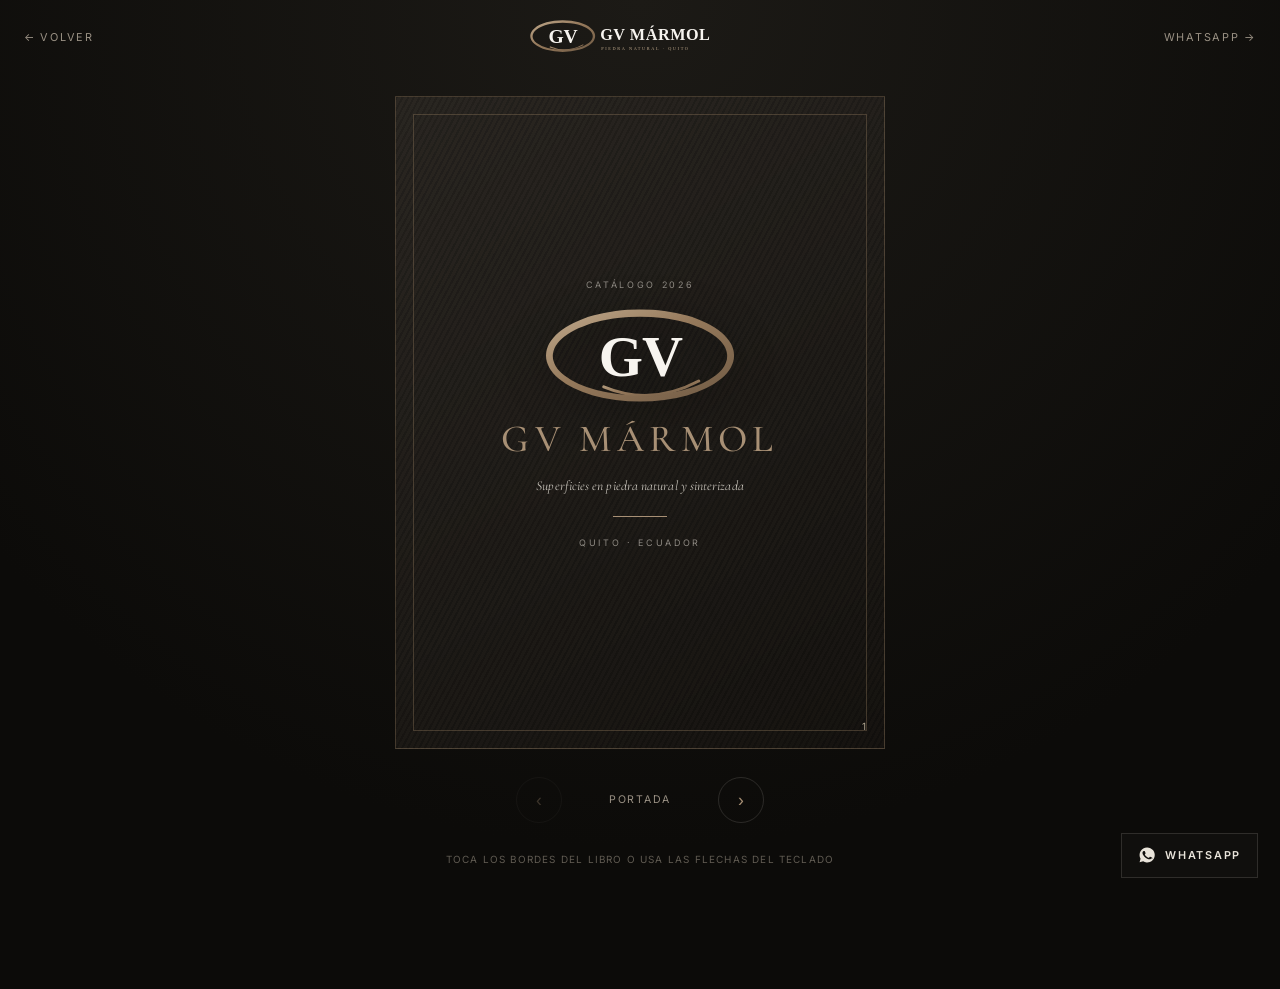
==== catalogo.html @ 65d209df "Mejoras: logo legible, más fotos, catálogo ampliado, menú de 3 - Logo redibujado: GV serif en óvalo " ====
<!doctype html>
<html lang="es">
<head>
<meta charset="utf-8">
<meta name="viewport" content="width=device-width, initial-scale=1">
<title>Catálogo GV MÁRMOL 2026 | Mármol, Granito y Piedra Sinterizada</title>
<meta name="description" content="Catálogo interactivo de GV MÁRMOL: superficies en piedra natural y sinterizada. Pide precio por WhatsApp 098 800 7005.">
<meta name="robots" content="index, follow">
<link rel="canonical" href="https://www.gvmarmol.com/catalogo.html">
<meta property="og:title" content="Catálogo GV MÁRMOL 2026">
<meta property="og:description" content="Hojea nuestro catálogo de superficies en piedra natural y sinterizada.">
<meta property="og:type" content="website">
<meta property="og:url" content="https://www.gvmarmol.com/catalogo.html">
<meta property="og:image" content="https://www.gvmarmol.com/assets/img/k-isla-marmol.jpg">
<meta name="theme-color" content="#12110F">
<link rel="icon" href="assets/img/favicon.svg" type="image/svg+xml">
<link rel="preconnect" href="https://fonts.googleapis.com">
<link rel="preconnect" href="https://fonts.gstatic.com" crossorigin>
<link href="https://fonts.googleapis.com/css2?family=Cormorant+Garamond:ital,wght@0,400;0,500;1,400;1,500&family=Inter:wght@400;500;600&display=swap" rel="stylesheet">
<link rel="stylesheet" href="assets/css/styles.css">
<style>
  body{background:radial-gradient(circle at 50% 0%,#1c1a16,#0c0b09 72%);min-height:100svh}
  .cat-top{position:fixed;inset:0 0 auto 0;z-index:30;display:flex;align-items:center;justify-content:space-between;
    gap:16px;padding:16px 24px;color:var(--bone)}
  .cat-top a{font-size:.68rem;letter-spacing:.16em;text-transform:uppercase;color:var(--bone-soft)}
  .cat-top a:hover{color:var(--bone)}
  .cat-top img{height:44px;width:auto}

  .stage{min-height:100svh;display:grid;place-items:center;padding:96px 16px 120px}
  .book-wrap{width:100%;max-width:1040px;display:flex;flex-direction:column;align-items:center;gap:28px}
  .book3d{position:relative;width:min(94vw,980px);aspect-ratio:3/2;transform-style:preserve-3d;perspective:2600px}
  #book{position:absolute;inset:0;transform-style:preserve-3d;transition:transform .9s cubic-bezier(.55,.05,.2,1)}
  #book.at-start{transform:translateX(-25%)}
  #book.at-end{transform:translateX(25%)}
  .leaf{position:absolute;top:0;left:50%;width:50%;height:100%;transform-style:preserve-3d;
    transform-origin:left center;transition:transform 1s cubic-bezier(.55,.05,.2,1);cursor:pointer}
  .leaf.flipped{transform:rotateY(-180deg)}
  .face{position:absolute;inset:0;overflow:hidden;backface-visibility:hidden;background:var(--paper);color:var(--ink)}
  .face--front{box-shadow:inset 20px 0 34px -24px rgba(0,0,0,.4)}
  .face--back{transform:rotateY(180deg);box-shadow:inset -20px 0 34px -24px rgba(0,0,0,.4)}
  .face__inner{position:absolute;inset:0;display:flex;flex-direction:column}
  .folio{position:absolute;bottom:14px;font-size:.62rem;letter-spacing:.14em;color:#b3a893}
  .face--front .folio{right:18px}.face--back .folio{left:18px}

  .pg{flex:1;display:flex;flex-direction:column;min-height:0}
  .pg__kicker{font-family:var(--sans);font-size:.58rem;font-weight:600;letter-spacing:.28em;
    text-transform:uppercase;color:var(--bronze)}

  /* página de foto a sangre */
  .pg--photo{background-size:cover;background-position:center;align-items:flex-start;justify-content:flex-end}
  .pg__cap{margin:0;padding:9%;font-family:var(--serif);font-style:italic;font-size:clamp(.95rem,2.6vw,1.35rem);
    color:#fff;background:linear-gradient(to top,rgba(12,11,9,.82),transparent);width:100%}

  /* divisores con foto */
  .pg--divider{align-items:flex-start;justify-content:flex-end;gap:12px;padding:11%;
    background-size:cover;background-position:center;color:var(--bone)}
  .pg--divider .pg__kicker{color:var(--bronze-l)}
  .pg__big{font-family:var(--serif);font-size:clamp(1.8rem,6vw,3rem);color:#fff}
  .pg__sub{font-size:.76rem;line-height:1.6;color:rgba(233,228,218,.82);max-width:32ch;margin:0}
  .pg__rule{width:46px;height:1px;background:var(--bronze-l);margin-top:4px}

  /* material: lámina de la superficie + datos abajo */
  .pg--mat{gap:0;background:var(--paper);justify-content:center}
  .pg__photo{width:86%;margin:0 7% 22px;aspect-ratio:646/216;background:#141210 center/cover no-repeat;flex:none}
  .pg__mbody{display:flex;flex-direction:column;gap:18px;padding:0 7%;flex:none;align-items:flex-start}
  .pg__line{font-size:.82rem;line-height:1.7;color:var(--ink-soft);margin:0;max-width:32ch}

  /* texto */
  .pg--text{padding:11%;gap:10px}
  .pg__h{font-family:var(--serif);font-size:clamp(1.3rem,3.6vw,2rem);color:var(--ink);margin:.1em 0 .3em;line-height:1.14}
  .pg--text p{font-size:.76rem;line-height:1.62;color:var(--ink-soft);margin:0 0 .5em}
  .pg__sign{font-family:var(--serif);font-style:italic;color:var(--ink);font-size:1rem;margin-top:auto!important}
  .pg__sign span{font-family:var(--sans);font-style:normal;font-size:.6rem;letter-spacing:.16em;text-transform:uppercase;color:#b3a893}
  .pg__toc{list-style:none;padding:0;margin:8px 0 0}
  .pg__toc li{display:flex;gap:10px;padding:9px 0;border-bottom:1px dotted #cdc3af;font-size:.8rem;color:var(--ink-soft)}
  .pg__toc li b{margin-left:auto;font-family:var(--serif);color:var(--bronze)}
  .pg__steps{list-style:none;padding:0;margin:6px 0 0;counter-reset:s}
  .pg__steps li{position:relative;padding:0 0 12px 28px;font-size:.72rem;color:var(--ink-soft)}
  .pg__steps li::before{counter-increment:s;content:counter(s);position:absolute;left:0;top:0;width:18px;height:18px;
    border:1px solid var(--bronze);border-radius:50%;display:grid;place-items:center;font-family:var(--serif);color:var(--bronze);font-size:.66rem}
  .pg__steps b{display:block;font-size:.82rem;color:var(--ink);font-family:var(--serif)}
  .pg__facts{display:grid;grid-template-columns:1fr 1fr;gap:12px;margin:8px 0}
  .pg__facts b{display:block;font-family:var(--serif);color:var(--ink);font-size:.95rem}
  .pg__facts span{font-size:.66rem;line-height:1.5;color:var(--ink-soft)}

  .pg__btn{align-self:flex-start;background:var(--bronze);color:#fff;font-size:.62rem;font-weight:600;
    letter-spacing:.14em;text-transform:uppercase;padding:.85em 1.3em}
  .pg--text .pg__btn,.pg--cover .pg__btn{margin-top:auto}
  .pg__btn--wa{background:var(--ok)}

  /* portada / contraportada */
  .pg--cover{align-items:center;justify-content:center;text-align:center;gap:14px;padding:12%;
    background:linear-gradient(150deg,rgba(255,255,255,.04),rgba(0,0,0,.34)),
      repeating-linear-gradient(118deg,#1a1713 0 2px,#211d18 2px 5px),#181510;
    border:1px solid rgba(138,115,89,.4);color:var(--bone)}
  .pg--cover::before{content:"";position:absolute;inset:18px;border:1px solid rgba(138,115,89,.4);pointer-events:none}
  .pg__t{position:relative;font-size:.56rem;letter-spacing:.3em;text-transform:uppercase;color:rgba(233,228,218,.55)}
  .pg__clogo{position:relative;width:52%;filter:drop-shadow(0 8px 18px rgba(0,0,0,.5))}
  .pg__ctitle{position:relative;font-family:var(--serif);letter-spacing:.14em;color:var(--bronze-l);margin:0;font-size:clamp(1.5rem,5vw,2.4rem)}
  .pg__ctag{position:relative;font-family:var(--serif);font-style:italic;color:rgba(233,228,218,.82);font-size:.85rem;margin:0}
  .pg__cline{position:relative;width:54px;height:1px;background:var(--bronze-l);margin:4px 0}
  .pg__cinfo{position:relative;font-size:.78rem;line-height:1.7;color:rgba(233,228,218,.9);margin:0}
  .pg--blank{background:var(--paper)}

  .controls{display:flex;align-items:center;gap:18px;color:var(--bone)}
  .controls button{width:46px;height:46px;border-radius:50%;border:1px solid var(--line-d);background:none;
    color:var(--bronze-l);font-size:1.1rem;cursor:pointer;transition:.2s}
  .controls button:hover:not(:disabled){background:var(--bronze);color:#fff;border-color:var(--bronze)}
  .controls button:disabled{opacity:.3;cursor:default}
  #counter{font-size:.66rem;letter-spacing:.16em;text-transform:uppercase;color:var(--bone-soft);min-width:120px;text-align:center}
  .hint{font-size:.62rem;letter-spacing:.12em;text-transform:uppercase;color:rgba(154,145,132,.6)}

  @media(max-width:820px){
    .book3d{width:94vw;aspect-ratio:3/4}
    #book{left:0}#book.at-start,#book.at-end{transform:none}
    .leaf{left:0;width:100%}.face--front{box-shadow:none}
    .cat-top{padding:12px 16px}.cat-top img{height:34px}
  }
</style>
</head>
<body>

<div class="cat-top">
  <a href="index.html">← Volver</a>
  <img src="assets/img/logo-horizontal-light.svg" alt="GV MÁRMOL">
  <a href="https://wa.me/593988007005?text=Hola%20GV%20M%C3%81RMOL%2C%20vi%20el%20cat%C3%A1logo." target="_blank" rel="noopener">WhatsApp →</a>
</div>

<div class="stage">
  <div class="book-wrap">
    <div class="book3d"><div id="book"></div></div>
    <div class="controls">
      <button id="prev" aria-label="Anterior">‹</button>
      <span id="counter">Portada</span>
      <button id="next" aria-label="Siguiente">›</button>
    </div>
    <span class="hint">Toca los bordes del libro o usa las flechas del teclado</span>
  </div>
</div>

<div class="fab">
  <a class="fab-wa" href="https://wa.me/593988007005?text=Hola%20GV%20M%C3%81RMOL%2C%20quisiera%20una%20cotizaci%C3%B3n." target="_blank" rel="noopener" aria-label="WhatsApp">
    <svg viewBox="0 0 24 24" fill="currentColor"><path d="M12 2a10 10 0 00-8.6 15l-1.3 4.7 4.8-1.3A10 10 0 1012 2zm5.8 14.2c-.2.7-1.4 1.3-2 1.4-.5.1-1.2.1-1.9-.1-.4-.1-1-.3-1.7-.6-3-1.3-4.9-4.3-5-4.5-.2-.2-1.2-1.6-1.2-3s.7-2.1 1-2.4c.2-.3.6-.4.8-.4h.6c.2 0 .4 0 .7.5l.9 2.2c.1.2.1.4 0 .6l-.4.6-.3.4c-.2.2-.3.4-.1.7.2.3.9 1.5 2 2.4 1.4 1.2 2.5 1.6 2.8 1.7.3.1.5.1.7-.1l.9-1.1c.2-.3.5-.2.7-.1l2.1 1c.3.2.5.2.6.4.1.1.1.7-.1 1.4z"/></svg>
    <span>WhatsApp</span>
  </a>
</div>

<script src="assets/js/catalog.js"></script>
</body>
</html>
---- assets/css/styles.css ----
/* ============================================================
   GV MÁRMOL — editorial · negro cálido / hueso / bronce apagado
   ============================================================ */
:root{
  --bg:#12110F;          /* casi negro cálido */
  --bg-2:#1a1815;
  --paper:#F7F4EF;       /* hueso */
  --paper-2:#EDE8DE;
  --ink:#1A1917;         /* texto sobre hueso */
  --ink-soft:#6B655C;
  --bone:#E9E4DA;        /* texto sobre negro */
  --bone-soft:#9A9184;
  --bronze:#8A7359;      /* acento apagado */
  --bronze-l:#A89075;
  --line-d:rgba(233,228,218,.14);
  --line-l:rgba(26,25,23,.14);
  --ok:#43a047;
  --serif:"Cormorant Garamond",Georgia,"Times New Roman",serif;
  --sans:"Inter",-apple-system,BlinkMacSystemFont,"Segoe UI",Roboto,sans-serif;
  --wrap:1240px;
}
*,*::before,*::after{box-sizing:border-box}
html{scroll-behavior:smooth}
html,body{overflow-x:hidden;max-width:100%}
body{
  margin:0;background:var(--bg);color:var(--bone);
  font-family:var(--sans);font-size:16px;line-height:1.75;font-weight:400;
  -webkit-font-smoothing:antialiased;letter-spacing:.005em;
}
img{max-width:100%;display:block}
a{color:inherit;text-decoration:none}
h1,h2,h3{font-family:var(--serif);font-weight:500;line-height:1.08;margin:0;letter-spacing:.005em}
h1{font-size:clamp(2.5rem,5.6vw,4.7rem)}
h2{font-size:clamp(2rem,4.4vw,3.4rem)}
h3{font-size:1.35rem;font-weight:500}
p{margin:0 0 1.1rem}

.wrap{max-width:var(--wrap);margin:0 auto;padding:0 28px;width:100%}
.split>*,.grid>*,.hero .wrap,.hero__inner{min-width:0}

/* ---- rótulos pequeños ---- */
.kicker{font-family:var(--sans);font-size:.68rem;font-weight:600;letter-spacing:.32em;
  text-transform:uppercase;color:var(--bronze-l);display:inline-flex;align-items:center;gap:.9em}
.kicker::before{content:"";width:26px;height:1px;background:var(--bronze)}
.on-paper .kicker,.sec--paper .kicker{color:var(--bronze)}

/* ---- secciones ---- */
.sec{padding:clamp(72px,11vw,160px) 0;position:relative}
.sec--paper{background:var(--paper);color:var(--ink)}
.sec--paper h1,.sec--paper h2,.sec--paper h3{color:var(--ink)}
.sec__head{max-width:44ch;margin-bottom:clamp(40px,6vw,72px)}
.sec__head h2{margin:.5rem 0 0}
.sec__num{position:absolute;top:clamp(40px,7vw,90px);right:28px;font-family:var(--serif);
  font-size:clamp(3rem,7vw,6rem);color:var(--bronze);opacity:.28;line-height:1;pointer-events:none}
.lead{font-size:clamp(1.05rem,1.6vw,1.3rem);color:var(--bone-soft);font-weight:400}
.sec--paper .lead{color:var(--ink-soft)}

/* ---- botones ---- */
.btn{display:inline-flex;align-items:center;gap:.7em;padding:1em 1.9em;font-family:var(--sans);
  font-size:.78rem;font-weight:600;letter-spacing:.16em;text-transform:uppercase;
  border:1px solid currentColor;color:var(--bone);background:none;cursor:pointer;
  transition:background .25s,color .25s,border-color .25s}
.btn:hover{background:var(--bone);color:var(--bg);border-color:var(--bone)}
.btn--solid{background:var(--bronze);border-color:var(--bronze);color:#fff}
.btn--solid:hover{background:var(--bronze-l);border-color:var(--bronze-l);color:#fff}
.sec--paper .btn{color:var(--ink)}
.sec--paper .btn:hover{background:var(--ink);color:var(--paper);border-color:var(--ink)}

/* ---- header ---- */
.site-header{position:fixed;inset:0 0 auto 0;z-index:50;padding:22px 0;
  transition:background .35s,padding .35s,border-color .35s;border-bottom:1px solid transparent}
.site-header::before{content:"";position:absolute;inset:0;bottom:auto;height:220%;z-index:-1;pointer-events:none;
  background:linear-gradient(to bottom,rgba(11,10,8,.82),rgba(11,10,8,.35) 45%,rgba(11,10,8,0));
  transition:opacity .35s}
.site-header.scrolled::before{opacity:0}
.site-header.scrolled{background:rgba(16,15,13,.92);backdrop-filter:blur(12px);
  padding:12px 0;border-color:var(--line-d)}
.site-header .wrap{display:flex;align-items:center;justify-content:space-between;gap:24px}
.brand img{height:44px;width:auto;transition:height .35s}
.site-header.scrolled .brand img{height:36px}
.brand .lg-dark{display:none}
.nav{display:flex;align-items:center;gap:38px}
.nav a{font-size:.74rem;font-weight:600;letter-spacing:.18em;text-transform:uppercase;color:var(--bone);
  position:relative;padding:4px 0;opacity:.82;transition:opacity .2s}
.nav a:hover{opacity:1}
.nav a::after{content:"";position:absolute;left:0;bottom:-2px;width:0;height:1px;background:var(--bronze-l);transition:width .25s}
.nav a:hover::after{width:100%}
.nav-toggle{display:none;background:none;border:0;color:var(--bone);font-size:1.5rem;cursor:pointer;line-height:1}

/* ---- hero ---- */
.hero{position:relative;min-height:100svh;display:flex;align-items:flex-end;overflow:hidden}
.hero__bg{position:absolute;inset:0;z-index:-2;background:#000 center/cover no-repeat}
.hero__bg::after{content:"";position:absolute;inset:0;
  background:linear-gradient(to top,rgba(12,11,9,.92) 0%,rgba(12,11,9,.5) 46%,rgba(12,11,9,.3) 100%)}
.hero__inner{padding:150px 0 clamp(56px,9vh,104px);max-width:840px;width:100%}
.hero h1{color:#fff}
.hero h1 em{font-style:italic;color:var(--bronze-l)}
.hero p{margin:1.6rem 0 2.4rem;font-size:clamp(1.05rem,1.5vw,1.28rem);color:rgba(233,228,218,.82);max-width:46ch}
.hero__meta{margin-top:2.6rem;display:flex;gap:40px;flex-wrap:wrap;font-size:.72rem;letter-spacing:.16em;
  text-transform:uppercase;color:rgba(233,228,218,.6)}
.hero__meta span{display:flex;flex-direction:column;gap:.3em}
.hero__meta b{font-family:var(--serif);font-size:1.5rem;letter-spacing:0;color:var(--bronze-l);text-transform:none}
.scrollcue{position:absolute;bottom:28px;left:50%;transform:translateX(-50%);width:1px;height:54px;
  background:linear-gradient(var(--bronze-l),transparent)}

/* ---- intro / casa ---- */
.split{display:grid;grid-template-columns:1fr 1fr;gap:clamp(40px,7vw,96px);align-items:center}
.split__media{aspect-ratio:4/5;overflow:hidden}
.split__media img{width:100%;height:100%;object-fit:cover}
.oferta{list-style:none;padding:0;margin:1.8rem 0 0;border-top:1px solid var(--line-l)}
.oferta li{padding:.9rem 0;border-bottom:1px solid var(--line-l);font-size:.95rem;
  display:flex;justify-content:space-between;gap:20px;color:var(--ink-soft)}
.oferta li b{font-family:var(--serif);font-size:1.15rem;color:var(--ink);font-weight:500}
.signature{font-family:var(--serif);font-style:italic;font-size:1.25rem;color:var(--ink);margin-top:1.8rem}
.signature span{display:block;font-family:var(--sans);font-style:normal;font-size:.7rem;letter-spacing:.18em;
  text-transform:uppercase;color:var(--ink-soft);margin-top:.4em}

/* ---- banda de foto a sangre ---- */
.band{position:relative;height:clamp(320px,54vh,540px);overflow:hidden;display:flex;align-items:flex-end}
.band img{position:absolute;inset:0;width:100%;height:100%;object-fit:cover}
.band::after{content:"";position:absolute;inset:0;
  background:linear-gradient(to top,rgba(10,9,7,.92),rgba(10,9,7,.35) 45%,rgba(10,9,7,.15))}
.band__t{position:relative;padding:clamp(28px,5vw,64px);max-width:22ch}
.band__t p{font-family:var(--serif);font-size:clamp(1.5rem,2.7vw,2.5rem);color:#fff;font-style:italic;
  margin:0;line-height:1.28;text-shadow:0 2px 24px rgba(0,0,0,.5)}

/* ---- galería ambientes ---- */
.gallery{display:grid;grid-template-columns:repeat(3,1fr);gap:6px}
.gallery figure{position:relative;margin:0;overflow:hidden;aspect-ratio:1/1;background:#000}
.gallery img{width:100%;height:100%;object-fit:cover;transition:transform .8s cubic-bezier(.2,.6,.2,1)}
.gallery figure:hover img{transform:scale(1.05)}
.gallery figcaption{position:absolute;left:0;bottom:0;padding:16px 18px;font-family:var(--serif);font-size:1.05rem;color:#fff;
  background:linear-gradient(to top,rgba(12,11,9,.85),transparent);width:100%}

/* ---- colección (materiales) ---- */
.collection{display:grid;grid-template-columns:repeat(2,1fr);gap:6px}
.mat{position:relative;overflow:hidden;aspect-ratio:20/7;cursor:pointer;background:#000}
.mat img{width:100%;height:100%;object-fit:cover;transition:transform .8s cubic-bezier(.2,.6,.2,1),opacity .4s}
.mat:hover img{transform:scale(1.05)}
.mat::after{content:"";position:absolute;inset:0;background:linear-gradient(to top,rgba(12,11,9,.55),transparent 55%);
  opacity:0;transition:opacity .3s}
.mat:hover::after{opacity:1}
.mat__hint{position:absolute;right:16px;bottom:14px;font-size:.66rem;letter-spacing:.18em;text-transform:uppercase;
  color:#fff;opacity:0;transform:translateY(6px);transition:.3s}
.mat:hover .mat__hint{opacity:1;transform:none}

/* ---- proyectos ---- */
.projects{display:grid;grid-template-columns:repeat(6,1fr);grid-auto-rows:clamp(160px,20vw,240px);gap:6px}
.proj{position:relative;overflow:hidden;background:#000;grid-row:span 2}
.proj img{width:100%;height:100%;object-fit:cover;transition:transform .8s cubic-bezier(.2,.6,.2,1)}
.proj:hover img{transform:scale(1.04)}
.proj figcaption{position:absolute;left:0;right:0;bottom:0;padding:30px 22px 18px;
  background:linear-gradient(to top,rgba(10,9,7,.94),rgba(10,9,7,.4) 55%,transparent);
  font-family:var(--serif);font-size:1.2rem;color:#fff}
.proj figcaption span{display:block;font-family:var(--sans);font-size:.62rem;letter-spacing:.2em;
  text-transform:uppercase;color:#d8c4ab;margin-bottom:.35em}
.proj--w3{grid-column:span 3}
.proj--w2{grid-column:span 2}
.proj--w4{grid-column:span 4}

/* ---- proceso / condiciones ---- */
.steps{display:grid;grid-template-columns:repeat(4,1fr);gap:1px;background:var(--line-d);
  border-block:1px solid var(--line-d)}
.step{background:var(--bg);padding:34px 26px 40px}
.step__n{font-family:var(--serif);font-size:1.5rem;color:var(--bronze-l)}
.step h3{margin:.6rem 0 .5rem;color:#fff}
.step p{font-size:.9rem;color:var(--bone-soft);margin:0}
.facts{display:flex;flex-wrap:wrap;gap:14px 56px;margin-top:44px;font-size:.95rem;color:var(--bone-soft)}
.facts b{color:var(--bronze-l);font-family:var(--serif);font-size:1.15rem}

/* ---- contacto ---- */
.contact{display:grid;grid-template-columns:.9fr 1.1fr;gap:clamp(40px,7vw,90px)}
.contact__list{list-style:none;padding:0;margin:1.6rem 0 0}
.contact__list li{padding:1rem 0;border-top:1px solid var(--line-l);display:flex;flex-direction:column}
.contact__list li:last-child{border-bottom:1px solid var(--line-l)}
.contact__list span{font-size:.66rem;letter-spacing:.2em;text-transform:uppercase;color:var(--ink-soft)}
.contact__list b{font-family:var(--serif);font-size:1.2rem;font-weight:500;color:var(--ink)}
.field{margin-bottom:20px}
.field label{display:block;font-size:.66rem;font-weight:600;letter-spacing:.18em;text-transform:uppercase;
  color:var(--ink-soft);margin-bottom:8px}
.field input,.field select,.field textarea{width:100%;padding:.85em 0;border:0;border-bottom:1px solid var(--ink);
  background:none;font:inherit;font-size:1rem;color:var(--ink);border-radius:0}
.field textarea{min-height:90px;resize:vertical}
.field input:focus,.field select:focus,.field textarea:focus{outline:0;border-color:var(--bronze)}
.form-ok{font-size:.85rem;color:var(--bronze)}

/* ---- footer ---- */
.site-footer{padding:70px 0 30px;border-top:1px solid var(--line-d);font-size:.85rem;color:var(--bone-soft)}
.site-footer .cols{display:grid;grid-template-columns:1.6fr 1fr 1fr;gap:44px;margin-bottom:44px}
.site-footer h4{font-family:var(--sans);font-size:.66rem;letter-spacing:.2em;text-transform:uppercase;
  color:var(--bone);margin:0 0 16px}
.site-footer ul{list-style:none;padding:0;margin:0}
.site-footer li{margin-bottom:9px}
.site-footer a:hover{color:var(--bronze-l)}
.site-footer .bottom{display:flex;justify-content:space-between;flex-wrap:wrap;gap:10px;
  padding-top:22px;border-top:1px solid var(--line-d);font-size:.74rem;letter-spacing:.06em;color:rgba(154,145,132,.7)}

/* ---- botones flotantes ---- */
.fab{position:fixed;right:22px;bottom:22px;z-index:60;display:flex;flex-direction:column;gap:10px;align-items:flex-end}
.fab a{display:inline-flex;align-items:center;gap:9px;padding:12px 16px;font-size:.68rem;font-weight:600;
  letter-spacing:.16em;text-transform:uppercase;border:1px solid var(--line-d);
  background:rgba(18,17,15,.85);backdrop-filter:blur(8px);color:var(--bone);transition:background .25s,color .25s}
.fab a:hover{background:var(--bronze);border-color:var(--bronze);color:#fff}
.fab svg{width:18px;height:18px;flex:none}
.fab .fab-wa:hover{background:var(--ok);border-color:var(--ok)}

/* ============================================================
   PORTADA-LIBRO
   ============================================================ */
.book-intro{position:fixed;inset:0;z-index:9999;background:radial-gradient(circle at 50% 38%,#1c1a16,#0c0b09 72%);
  display:grid;place-items:center;perspective:2400px;transition:opacity .9s,visibility .9s}
.book-intro.is-hidden{opacity:0;visibility:hidden;pointer-events:none}
.book{position:relative;width:min(76vw,400px);aspect-ratio:3/4;transform-style:preserve-3d;
  transform:rotateX(5deg) rotateY(-18deg);transition:transform 1s ease}
.book__pages{position:absolute;inset:0;background:var(--paper);
  box-shadow:inset -6px 0 16px rgba(0,0,0,.16);display:grid;place-items:center;padding:14%}
.book__pages p{font-family:var(--serif);font-style:italic;color:var(--ink-soft);text-align:center;font-size:1.05rem}
.book__cover{position:absolute;inset:0;transform-origin:left center;transform-style:preserve-3d;
  transition:transform 1.2s cubic-bezier(.6,.02,.1,1);cursor:pointer;
  background:linear-gradient(135deg,rgba(255,255,255,.04),rgba(0,0,0,.34)),
    repeating-linear-gradient(115deg,#1a1713 0 2px,#211d18 2px 5px),#181510;
  border:1px solid rgba(138,115,89,.4);
  display:flex;flex-direction:column;align-items:center;justify-content:center;gap:20px;padding:12%}
.book__cover::before{content:"";position:absolute;inset:16px;border:1px solid rgba(138,115,89,.4)}
.book.is-open .book__cover{transform:rotateY(-158deg)}
.book.is-open{transform:rotateX(3deg) rotateY(8deg) translateX(6%)}
.book__cover img{width:66%;position:relative;filter:drop-shadow(0 8px 20px rgba(0,0,0,.5))}
.book__cover .t{position:relative;font-size:.66rem;letter-spacing:.34em;text-transform:uppercase;color:var(--bone-soft)}
.book__hint{position:absolute;left:50%;bottom:-46px;transform:translateX(-50%);white-space:nowrap;
  font-size:.66rem;letter-spacing:.28em;text-transform:uppercase;color:rgba(233,228,218,.55);animation:hp 2.4s infinite}
@keyframes hp{0%,100%{opacity:.35}50%{opacity:1}}
.book-intro__skip{position:fixed;top:24px;right:26px;background:none;border:1px solid var(--line-d);
  color:var(--bone-soft);font:inherit;font-size:.66rem;letter-spacing:.16em;text-transform:uppercase;
  padding:.6em 1.2em;cursor:pointer}
.book-intro__skip:hover{color:var(--bone);border-color:var(--bronze)}

/* ---- reveal ---- */
.reveal{opacity:0;transform:translateY(24px);transition:opacity .9s ease,transform .9s ease}
.reveal.in{opacity:1;transform:none}

/* ============================================================
   RESPONSIVE
   ============================================================ */
@media(max-width:1024px){
  .projects{grid-template-columns:repeat(4,1fr)}
  .proj--w3,.proj--w2,.proj--w4{grid-column:span 2}
  .gallery{grid-template-columns:1fr 1fr}
  .steps{grid-template-columns:repeat(2,1fr)}
  .split,.contact{grid-template-columns:1fr;gap:44px}
  .split__media{aspect-ratio:16/10}
  .site-footer .cols{grid-template-columns:1fr 1fr}
}
@media(max-width:640px){
  .nav{position:fixed;inset:0 0 0 auto;width:min(82vw,320px);background:var(--bg-2);flex-direction:column;
    align-items:flex-start;justify-content:center;gap:26px;padding:40px;transform:translateX(100%);
    transition:transform .35s;z-index:55;border-left:1px solid var(--line-d)}
  .nav.open{transform:none}
  .nav a{font-size:.9rem;opacity:1}
  .nav-toggle{display:block;z-index:56}
  .collection{grid-template-columns:1fr}
  .projects{grid-template-columns:1fr;grid-auto-rows:auto}
  .proj{grid-row:auto;aspect-ratio:4/3}
  .proj--w3,.proj--w2,.proj--w4{grid-column:span 1}
  .gallery{grid-template-columns:1fr}
  .gallery figure{aspect-ratio:16/10}
  .steps{grid-template-columns:1fr}
  .site-footer .cols{grid-template-columns:1fr}
  .fab a span{display:none}
  .fab a{padding:13px}
  .scrollcue{display:none}
}
@media(prefers-reduced-motion:reduce){
  *{animation-duration:.001s!important;transition-duration:.001s!important}
  html{scroll-behavior:auto}
}
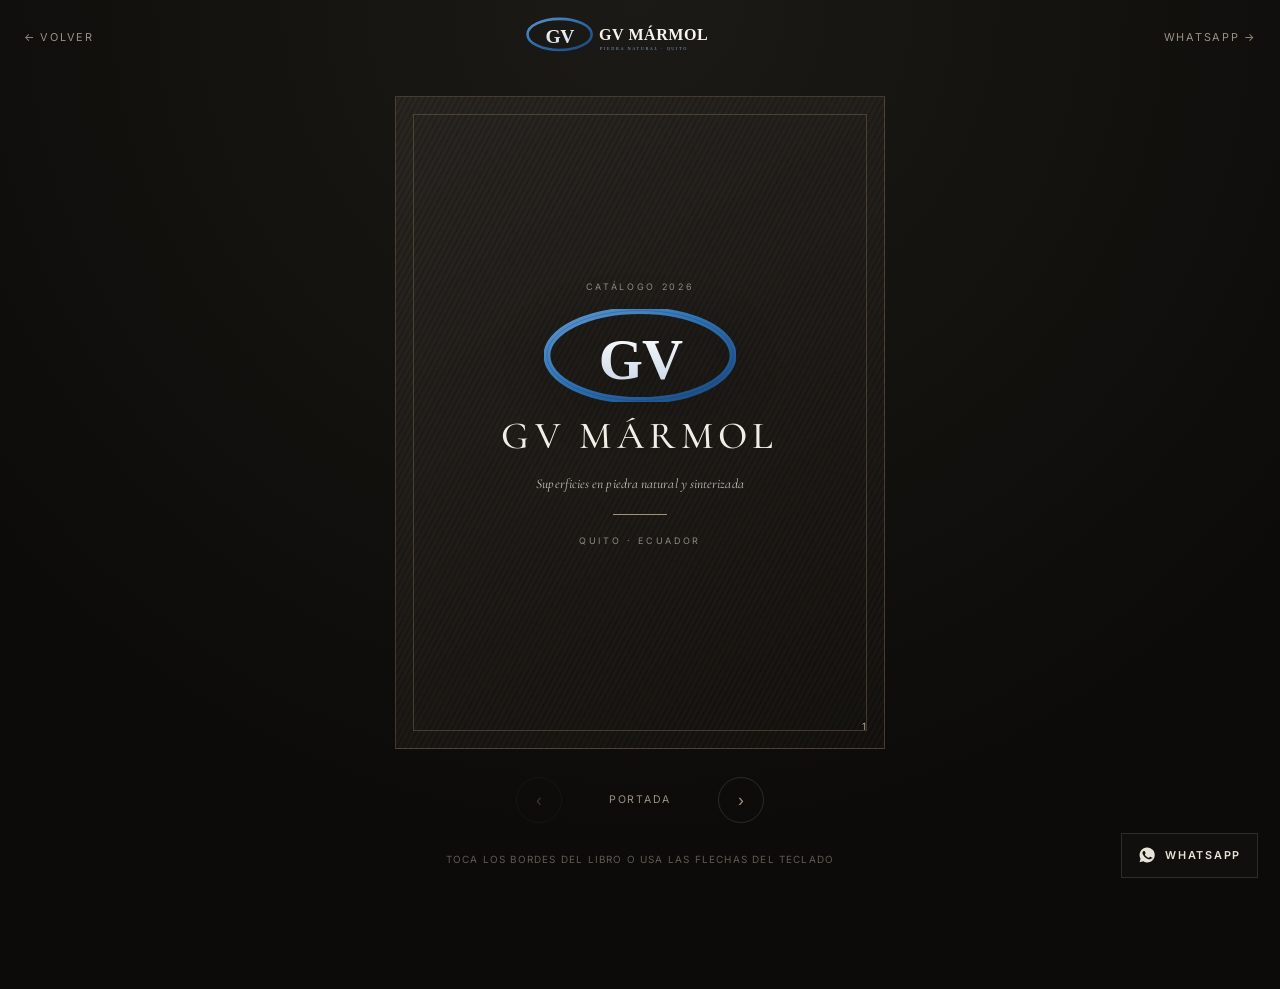
==== commit 207837e5: "Logo azul (óvalo elipse simétrico), sección Grano lavado, bloque CEO - Logo redibujado: óvalo AZUL c" ====
--- a/catalogo.html
+++ b/catalogo.html
@@ -62,7 +62,8 @@
   /* material: lámina de la superficie + datos abajo */
   .pg--mat{gap:0;background:var(--paper);justify-content:center}
   .pg__photo{width:86%;margin:0 7% 22px;aspect-ratio:646/216;background:#141210 center/cover no-repeat;flex:none}
-  .pg__mbody{display:flex;flex-direction:column;gap:18px;padding:0 7%;flex:none;align-items:flex-start}
+  .pg__mbody{display:flex;flex-direction:column;gap:14px;padding:0 7%;flex:none;align-items:flex-start}
+  .pg__name{font-family:var(--serif);font-size:clamp(1.15rem,3vw,1.65rem);color:var(--ink);margin:0}
   .pg__line{font-size:.82rem;line-height:1.7;color:var(--ink-soft);margin:0;max-width:32ch}
 
   /* texto */
@@ -96,7 +97,7 @@
   .pg--cover::before{content:"";position:absolute;inset:18px;border:1px solid rgba(138,115,89,.4);pointer-events:none}
   .pg__t{position:relative;font-size:.56rem;letter-spacing:.3em;text-transform:uppercase;color:rgba(233,228,218,.55)}
   .pg__clogo{position:relative;width:52%;filter:drop-shadow(0 8px 18px rgba(0,0,0,.5))}
-  .pg__ctitle{position:relative;font-family:var(--serif);letter-spacing:.14em;color:var(--bronze-l);margin:0;font-size:clamp(1.5rem,5vw,2.4rem)}
+  .pg__ctitle{position:relative;font-family:var(--serif);letter-spacing:.14em;color:#F2EEE6;margin:0;font-size:clamp(1.5rem,5vw,2.4rem)}
   .pg__ctag{position:relative;font-family:var(--serif);font-style:italic;color:rgba(233,228,218,.82);font-size:.85rem;margin:0}
   .pg__cline{position:relative;width:54px;height:1px;background:var(--bronze-l);margin:4px 0}
   .pg__cinfo{position:relative;font-size:.78rem;line-height:1.7;color:rgba(233,228,218,.9);margin:0}
--- a/assets/css/styles.css
+++ b/assets/css/styles.css
@@ -115,14 +115,23 @@
 .signature span{display:block;font-family:var(--sans);font-style:normal;font-size:.7rem;letter-spacing:.18em;
   text-transform:uppercase;color:var(--ink-soft);margin-top:.4em}
 
+/* ---- fundador / dirección ---- */
+.founder{display:grid;grid-template-columns:64px 1fr;gap:36px;align-items:start;
+  margin-top:clamp(56px,8vw,90px);padding-top:clamp(36px,5vw,56px);border-top:1px solid var(--line-l)}
+.founder__mark{width:56px;height:56px;border-radius:10px}
+.founder__name{font-family:var(--serif);font-size:clamp(1.7rem,3vw,2.4rem);color:var(--ink);margin:.5rem 0 .1rem}
+.founder__role{font-size:.72rem;letter-spacing:.16em;text-transform:uppercase;color:var(--ink-soft);margin:0 0 1rem}
+.founder__quote{font-family:var(--serif);font-style:italic;font-size:clamp(1.05rem,1.7vw,1.35rem);
+  color:var(--ink);max-width:42ch;margin:0;line-height:1.4}
+
 /* ---- banda de foto a sangre ---- */
-.band{position:relative;height:clamp(320px,54vh,540px);overflow:hidden;display:flex;align-items:flex-end}
+.band{position:relative;height:clamp(320px,54vh,540px);overflow:hidden}
 .band img{position:absolute;inset:0;width:100%;height:100%;object-fit:cover}
 .band::after{content:"";position:absolute;inset:0;
   background:linear-gradient(to top,rgba(10,9,7,.92),rgba(10,9,7,.35) 45%,rgba(10,9,7,.15))}
-.band__t{position:relative;padding:clamp(28px,5vw,64px);max-width:22ch}
-.band__t p{font-family:var(--serif);font-size:clamp(1.5rem,2.7vw,2.5rem);color:#fff;font-style:italic;
-  margin:0;line-height:1.28;text-shadow:0 2px 24px rgba(0,0,0,.5)}
+.band__t{position:absolute;left:0;right:0;bottom:0;padding:clamp(28px,5vw,64px)}
+.band__t p{font-family:var(--serif);font-size:clamp(1.4rem,2.6vw,2.4rem);color:#fff;font-style:italic;
+  margin:0;line-height:1.3;max-width:24ch;text-shadow:0 2px 24px rgba(0,0,0,.55)}
 
 /* ---- galería ambientes ---- */
 .gallery{display:grid;grid-template-columns:repeat(3,1fr);gap:6px}
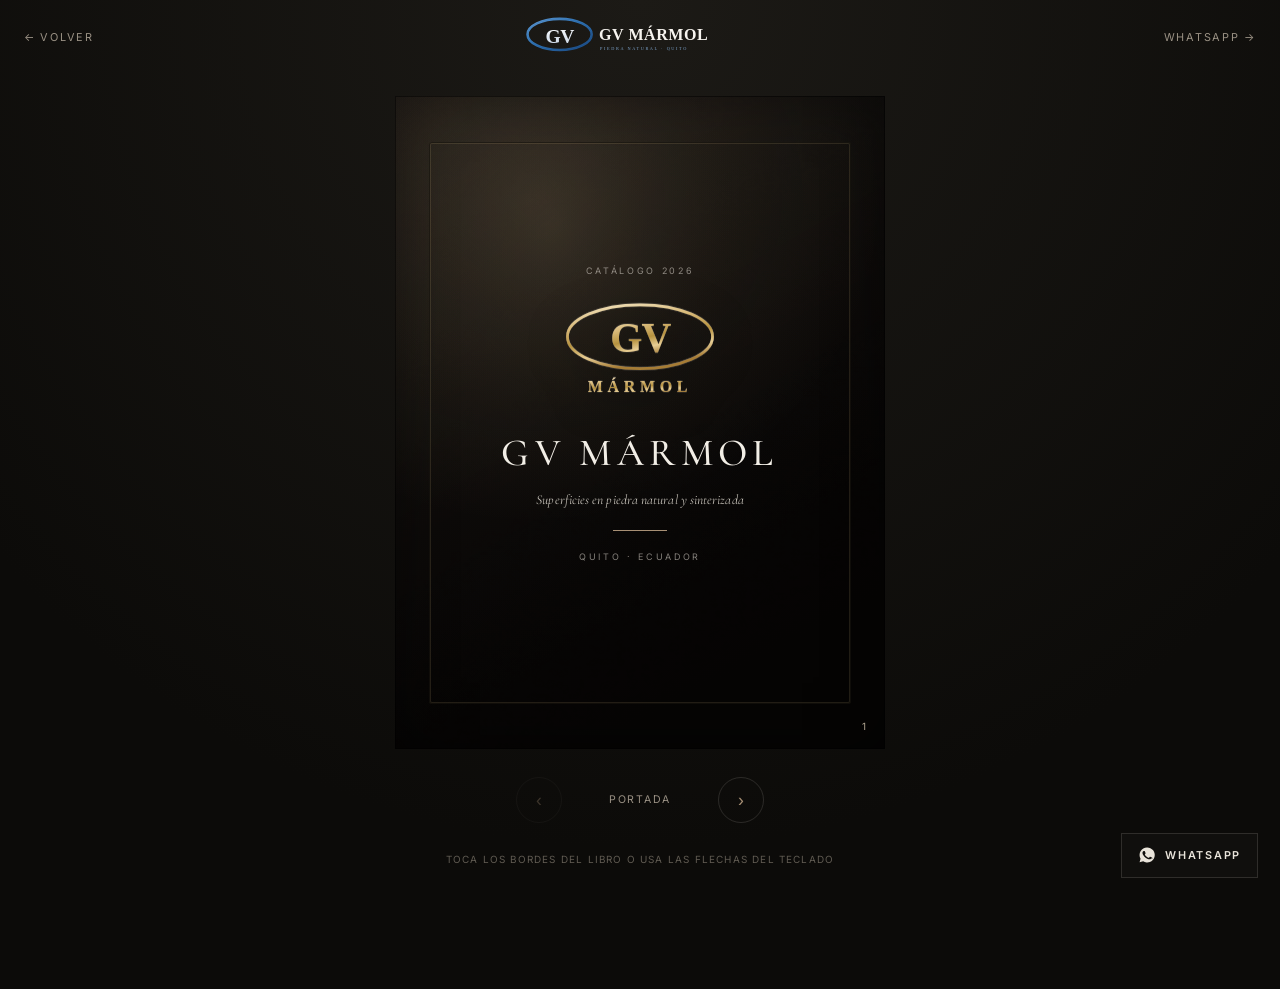
==== commit 762fa9f4: "Portada-libro realista (hardcover) + fotos reales de grano lavado exterior - Portada de entrada redi" ====
--- a/catalogo.html
+++ b/catalogo.html
@@ -91,10 +91,14 @@
 
   /* portada / contraportada */
   .pg--cover{align-items:center;justify-content:center;text-align:center;gap:14px;padding:12%;
-    background:linear-gradient(150deg,rgba(255,255,255,.04),rgba(0,0,0,.34)),
-      repeating-linear-gradient(118deg,#1a1713 0 2px,#211d18 2px 5px),#181510;
-    border:1px solid rgba(138,115,89,.4);color:var(--bone)}
-  .pg--cover::before{content:"";position:absolute;inset:18px;border:1px solid rgba(138,115,89,.4);pointer-events:none}
+    background:
+      radial-gradient(130% 90% at 28% 16%, rgba(214,183,128,.13), transparent 55%),
+      linear-gradient(150deg,rgba(255,246,230,.05),rgba(0,0,0,.4) 70%),
+      url("assets/img/leather.svg");
+    background-size:cover;
+    box-shadow:inset 0 0 0 1px rgba(0,0,0,.5), inset 0 0 60px rgba(0,0,0,.4);color:var(--bone)}
+  .pg--cover::before{content:"";position:absolute;inset:7%;border-radius:3px;
+    box-shadow:inset 0 0 0 1px rgba(0,0,0,.55), inset 0 0 0 2px rgba(214,183,128,.14);pointer-events:none}
   .pg__t{position:relative;font-size:.56rem;letter-spacing:.3em;text-transform:uppercase;color:rgba(233,228,218,.55)}
   .pg__clogo{position:relative;width:52%;filter:drop-shadow(0 8px 18px rgba(0,0,0,.5))}
   .pg__ctitle{position:relative;font-family:var(--serif);letter-spacing:.14em;color:#F2EEE6;margin:0;font-size:clamp(1.5rem,5vw,2.4rem)}
--- a/assets/css/styles.css
+++ b/assets/css/styles.css
@@ -136,10 +136,12 @@
 /* ---- galería ambientes ---- */
 .gallery{display:grid;grid-template-columns:repeat(3,1fr);gap:6px}
 .gallery figure{position:relative;margin:0;overflow:hidden;aspect-ratio:1/1;background:#000}
+.gallery--6 figure{aspect-ratio:4/3}
 .gallery img{width:100%;height:100%;object-fit:cover;transition:transform .8s cubic-bezier(.2,.6,.2,1)}
 .gallery figure:hover img{transform:scale(1.05)}
-.gallery figcaption{position:absolute;left:0;bottom:0;padding:16px 18px;font-family:var(--serif);font-size:1.05rem;color:#fff;
-  background:linear-gradient(to top,rgba(12,11,9,.85),transparent);width:100%}
+.gallery figcaption{position:absolute;left:0;bottom:0;padding:34px 18px 14px;font-family:var(--serif);font-size:1.02rem;color:#fff;
+  text-shadow:0 1px 4px rgba(0,0,0,.55);
+  background:linear-gradient(to top,rgba(9,8,6,.95) 0%,rgba(9,8,6,.55) 45%,transparent);width:100%}
 
 /* ---- colección (materiales) ---- */
 .collection{display:grid;grid-template-columns:repeat(2,1fr);gap:6px}
@@ -158,11 +160,11 @@
 .proj{position:relative;overflow:hidden;background:#000;grid-row:span 2}
 .proj img{width:100%;height:100%;object-fit:cover;transition:transform .8s cubic-bezier(.2,.6,.2,1)}
 .proj:hover img{transform:scale(1.04)}
-.proj figcaption{position:absolute;left:0;right:0;bottom:0;padding:30px 22px 18px;
-  background:linear-gradient(to top,rgba(10,9,7,.94),rgba(10,9,7,.4) 55%,transparent);
+.proj figcaption{position:absolute;left:0;right:0;bottom:0;padding:44px 22px 18px;
+  background:linear-gradient(to top,rgba(9,8,6,.96) 0%,rgba(9,8,6,.72) 42%,rgba(9,8,6,.15) 78%,transparent);
   font-family:var(--serif);font-size:1.2rem;color:#fff}
 .proj figcaption span{display:block;font-family:var(--sans);font-size:.62rem;letter-spacing:.2em;
-  text-transform:uppercase;color:#d8c4ab;margin-bottom:.35em}
+  text-transform:uppercase;color:#e3d1b6;margin-bottom:.35em;text-shadow:0 1px 3px rgba(0,0,0,.6)}
 .proj--w3{grid-column:span 3}
 .proj--w2{grid-column:span 2}
 .proj--w4{grid-column:span 4}
@@ -214,34 +216,91 @@
 .fab .fab-wa:hover{background:var(--ok);border-color:var(--ok)}
 
 /* ============================================================
-   PORTADA-LIBRO
+   PORTADA-LIBRO — hardcover realista
    ============================================================ */
-.book-intro{position:fixed;inset:0;z-index:9999;background:radial-gradient(circle at 50% 38%,#1c1a16,#0c0b09 72%);
-  display:grid;place-items:center;perspective:2400px;transition:opacity .9s,visibility .9s}
+.book-intro{position:fixed;inset:0;z-index:9999;overflow:hidden;
+  background:
+    radial-gradient(120% 80% at 50% 8%, #2a2620 0%, #1a1712 42%, #0c0a08 100%);
+  display:grid;place-items:center;transition:opacity 1s ease,visibility 1s}
+.book-intro::after{content:"";position:absolute;left:50%;bottom:8%;width:min(70vw,540px);height:60px;
+  transform:translateX(-50%);border-radius:50%;
+  background:radial-gradient(ellipse,rgba(0,0,0,.55),transparent 70%);filter:blur(6px)}
 .book-intro.is-hidden{opacity:0;visibility:hidden;pointer-events:none}
-.book{position:relative;width:min(76vw,400px);aspect-ratio:3/4;transform-style:preserve-3d;
-  transform:rotateX(5deg) rotateY(-18deg);transition:transform 1s ease}
-.book__pages{position:absolute;inset:0;background:var(--paper);
-  box-shadow:inset -6px 0 16px rgba(0,0,0,.16);display:grid;place-items:center;padding:14%}
-.book__pages p{font-family:var(--serif);font-style:italic;color:var(--ink-soft);text-align:center;font-size:1.05rem}
+
+.book-stage{position:relative;width:min(62vw,468px);aspect-ratio:1/1.32;perspective:2000px;perspective-origin:50% 38%}
+.book{position:absolute;inset:0;transform-style:preserve-3d;
+  transform:rotateX(6deg) rotateY(-24deg) rotateZ(-1deg);
+  transition:transform 1.1s cubic-bezier(.4,.05,.15,1)}
+
+/* bloque de páginas (canto) — se ve por el lomo derecho e inferior */
+.book__block{position:absolute;inset:0;border-radius:2px 5px 5px 2px;
+  background:
+    repeating-linear-gradient(0deg,#efe7d4 0 1px,#e2d7bd 1px 2.5px,#f3ecdb 2.5px 4px);
+  box-shadow:6px 8px 2px -2px rgba(0,0,0,.35);
+  transform:translateZ(-1px)}
+.book__block::after{content:"";position:absolute;right:0;top:0;bottom:0;width:14px;
+  background:linear-gradient(90deg,rgba(0,0,0,.18),rgba(255,255,255,.35),rgba(0,0,0,.12))}
+
+/* primera página interior visible al abrir */
+.book__pages{position:absolute;inset:3px 3px 3px 6px;border-radius:1px 3px 3px 1px;
+  background:linear-gradient(105deg,#e7ddc6 0%,#f6f0e1 12%,#f4eddc 100%);
+  box-shadow:inset 14px 0 26px -14px rgba(60,45,25,.5);
+  display:grid;place-items:center;padding:16% 14%}
+.book__pages p{font-family:var(--serif);font-style:italic;color:#6f6553;text-align:center;
+  font-size:clamp(.95rem,2.4vw,1.15rem);line-height:1.5;margin:0}
+
+/* lomo */
+.book__spine{position:absolute;left:-2px;top:0;bottom:0;width:24px;transform-origin:right center;
+  transform:rotateY(78deg) translateZ(0);
+  background:linear-gradient(90deg,#0d0a08,#2b2117 30%,#15100c 62%,#080605);
+  box-shadow:inset 0 0 12px rgba(0,0,0,.6)}
+.book__spine::before,.book__spine::after{content:"";position:absolute;left:0;right:0;height:8px;
+  background:linear-gradient(#3a2d1e,#0c0906);box-shadow:0 1px 0 rgba(212,180,120,.15)}
+.book__spine::before{top:16%}.book__spine::after{bottom:16%}
+
+/* tapa dura */
 .book__cover{position:absolute;inset:0;transform-origin:left center;transform-style:preserve-3d;
-  transition:transform 1.2s cubic-bezier(.6,.02,.1,1);cursor:pointer;
-  background:linear-gradient(135deg,rgba(255,255,255,.04),rgba(0,0,0,.34)),
-    repeating-linear-gradient(115deg,#1a1713 0 2px,#211d18 2px 5px),#181510;
-  border:1px solid rgba(138,115,89,.4);
-  display:flex;flex-direction:column;align-items:center;justify-content:center;gap:20px;padding:12%}
-.book__cover::before{content:"";position:absolute;inset:16px;border:1px solid rgba(138,115,89,.4)}
-.book.is-open .book__cover{transform:rotateY(-158deg)}
-.book.is-open{transform:rotateX(3deg) rotateY(8deg) translateX(6%)}
-.book__cover img{width:66%;position:relative;filter:drop-shadow(0 8px 20px rgba(0,0,0,.5))}
-.book__cover .t{position:relative;font-size:.66rem;letter-spacing:.34em;text-transform:uppercase;color:var(--bone-soft)}
-.book__hint{position:absolute;left:50%;bottom:-46px;transform:translateX(-50%);white-space:nowrap;
-  font-size:.66rem;letter-spacing:.28em;text-transform:uppercase;color:rgba(233,228,218,.55);animation:hp 2.4s infinite}
-@keyframes hp{0%,100%{opacity:.35}50%{opacity:1}}
-.book-intro__skip{position:fixed;top:24px;right:26px;background:none;border:1px solid var(--line-d);
-  color:var(--bone-soft);font:inherit;font-size:.66rem;letter-spacing:.16em;text-transform:uppercase;
-  padding:.6em 1.2em;cursor:pointer}
-.book-intro__skip:hover{color:var(--bone);border-color:var(--bronze)}
+  backface-visibility:hidden;
+  transition:transform 1.25s cubic-bezier(.55,.03,.12,1);cursor:pointer;
+  border-radius:2px 7px 7px 2px;
+  background:
+    radial-gradient(130% 90% at 28% 16%, rgba(214,183,128,.14), transparent 55%),
+    linear-gradient(135deg, rgba(255,246,230,.06), rgba(0,0,0,.4) 70%),
+    url("../img/leather.svg");
+  background-size:cover;
+  box-shadow:
+    0 2px 0 rgba(255,246,230,.10),
+    inset 0 0 0 1px rgba(0,0,0,.5),
+    inset 0 0 60px rgba(0,0,0,.45),
+    26px 34px 60px -12px rgba(0,0,0,.6);
+  display:flex;flex-direction:column;align-items:center;justify-content:center;gap:clamp(14px,3.5vw,26px);padding:12% 12% 14%}
+/* marco en seco (deboss) */
+.book__cover::before{content:"";position:absolute;inset:6.5%;border-radius:3px;
+  box-shadow:inset 0 0 0 1px rgba(0,0,0,.55), inset 0 0 0 2px rgba(214,183,128,.14),
+    inset 1px 1px 2px rgba(0,0,0,.4)}
+/* brillo de canto en el pliegue */
+.book__cover::after{content:"";position:absolute;left:0;top:0;bottom:0;width:10px;
+  background:linear-gradient(90deg,rgba(255,246,230,.14),rgba(0,0,0,.35));border-radius:2px 0 0 2px}
+
+.book__emblem{width:70%;max-width:300px;position:relative;
+  filter:drop-shadow(0 1px 0 rgba(255,246,230,.25)) drop-shadow(0 2px 5px rgba(0,0,0,.55))}
+.book__cover .t{position:relative;font-family:var(--serif);font-size:clamp(.6rem,1.7vw,.72rem);
+  letter-spacing:.38em;text-transform:uppercase;color:#c9b48b}
+.book__hint{position:absolute;left:50%;bottom:-52px;transform:translateX(-50%);white-space:nowrap;
+  font-size:.62rem;letter-spacing:.3em;text-transform:uppercase;color:rgba(233,228,218,.5);animation:hp 2.6s infinite}
+@keyframes hp{0%,100%{opacity:.3}50%{opacity:.9}}
+
+.book:hover{transform:rotateX(5deg) rotateY(-19deg)}
+.book.is-open{transform:rotateX(4deg) rotateY(-4deg) translateX(4%)}
+.book.is-open:hover{transform:rotateX(4deg) rotateY(-4deg) translateX(4%)}
+.book.is-open .book__cover{transform:rotateY(-162deg)}
+.book.is-open .book__hint{opacity:0}
+
+.book-intro__skip{position:fixed;top:24px;right:26px;z-index:2;background:rgba(20,17,13,.5);
+  border:1px solid rgba(214,183,128,.28);
+  color:rgba(233,228,218,.7);font:inherit;font-size:.62rem;letter-spacing:.2em;text-transform:uppercase;
+  padding:.7em 1.3em;cursor:pointer;transition:.2s}
+.book-intro__skip:hover{color:#fff;border-color:rgba(214,183,128,.6)}
 
 /* ---- reveal ---- */
 .reveal{opacity:0;transform:translateY(24px);transition:opacity .9s ease,transform .9s ease}
@@ -253,13 +312,18 @@
 @media(max-width:1024px){
   .projects{grid-template-columns:repeat(4,1fr)}
   .proj--w3,.proj--w2,.proj--w4{grid-column:span 2}
-  .gallery{grid-template-columns:1fr 1fr}
+  .gallery--6{grid-template-columns:1fr 1fr}
   .steps{grid-template-columns:repeat(2,1fr)}
   .split,.contact{grid-template-columns:1fr;gap:44px}
   .split__media{aspect-ratio:16/10}
   .site-footer .cols{grid-template-columns:1fr 1fr}
 }
 @media(max-width:640px){
+  .book-stage{width:min(66vw,300px)}
+  .book{transform:rotateX(5deg) rotateY(-17deg)}
+  .book__hint{bottom:-42px}
+  .book__cover{box-shadow:0 2px 0 rgba(255,246,230,.10),inset 0 0 0 1px rgba(0,0,0,.5),
+    inset 0 0 44px rgba(0,0,0,.45),14px 20px 40px -12px rgba(0,0,0,.6)}
   .nav{position:fixed;inset:0 0 0 auto;width:min(82vw,320px);background:var(--bg-2);flex-direction:column;
     align-items:flex-start;justify-content:center;gap:26px;padding:40px;transform:translateX(100%);
     transition:transform .35s;z-index:55;border-left:1px solid var(--line-d)}
@@ -272,6 +336,9 @@
   .proj--w3,.proj--w2,.proj--w4{grid-column:span 1}
   .gallery{grid-template-columns:1fr}
   .gallery figure{aspect-ratio:16/10}
+  .gallery--6 figure{aspect-ratio:3/2}
+  .oferta li{flex-direction:column;gap:2px}
+  .oferta li span{font-size:.82rem}
   .steps{grid-template-columns:1fr}
   .site-footer .cols{grid-template-columns:1fr}
   .fab a span{display:none}
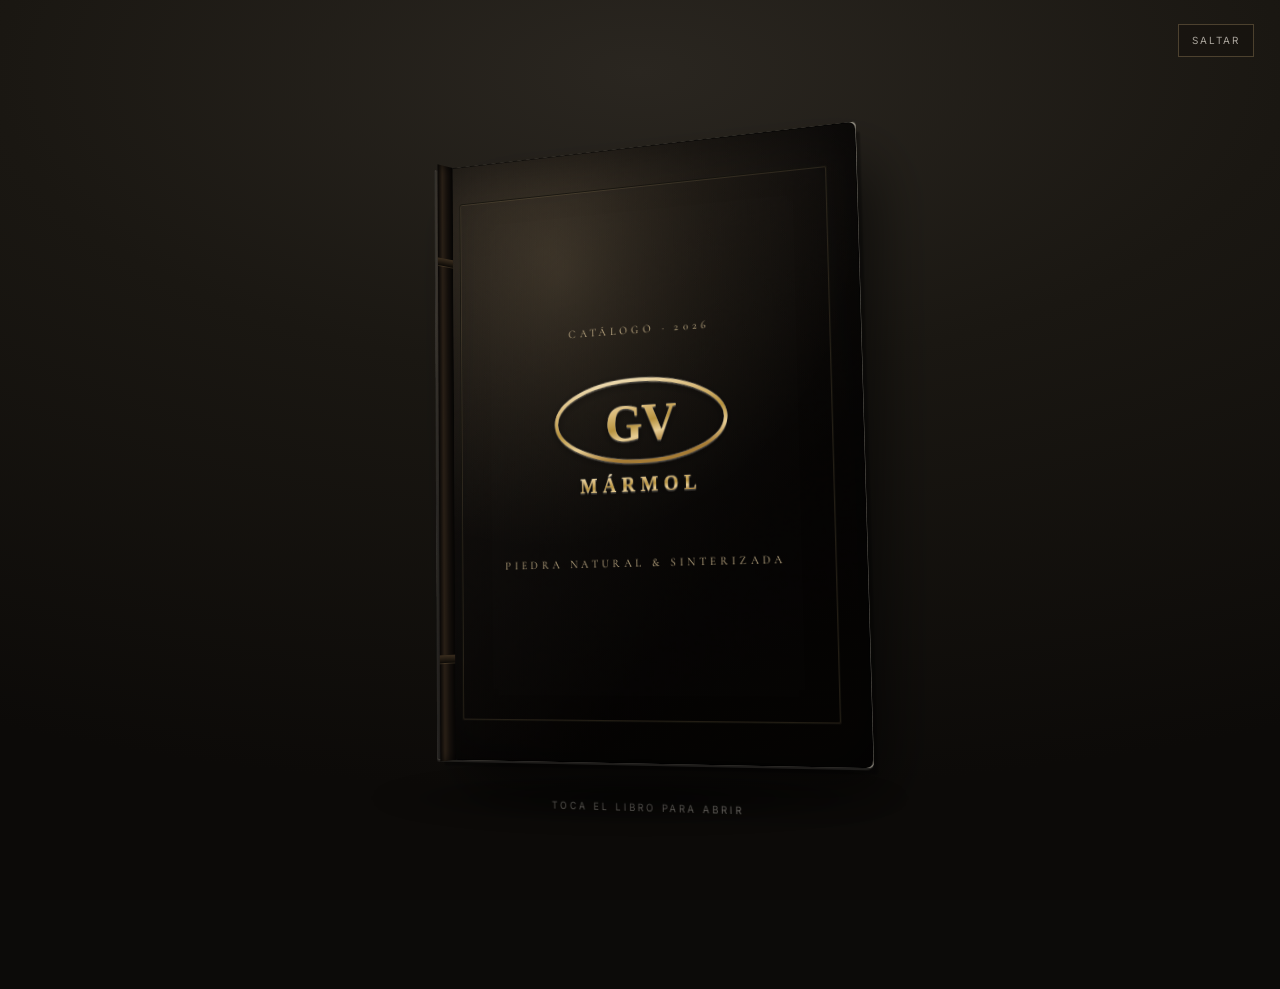
==== commit 358d08f5: "Libro siempre visible + mármol en colección + catálogo revista - La portada-libro aparece cada vez q" ====
--- a/catalogo.html
+++ b/catalogo.html
@@ -59,12 +59,19 @@
   .pg__sub{font-size:.76rem;line-height:1.6;color:rgba(233,228,218,.82);max-width:32ch;margin:0}
   .pg__rule{width:46px;height:1px;background:var(--bronze-l);margin-top:4px}
 
-  /* material: lámina de la superficie + datos abajo */
-  .pg--mat{gap:0;background:var(--paper);justify-content:center}
-  .pg__photo{width:86%;margin:0 7% 22px;aspect-ratio:646/216;background:#141210 center/cover no-repeat;flex:none}
-  .pg__mbody{display:flex;flex-direction:column;gap:14px;padding:0 7%;flex:none;align-items:flex-start}
-  .pg__name{font-family:var(--serif);font-size:clamp(1.15rem,3vw,1.65rem);color:var(--ink);margin:0}
-  .pg__line{font-size:.82rem;line-height:1.7;color:var(--ink-soft);margin:0;max-width:32ch}
+  /* material: revista — foto arriba, columna editorial abajo */
+  .pg--mat{gap:0;background:var(--paper);flex-direction:column}
+  .pg__mfig{position:relative;width:100%;height:40%;flex:none;
+    background:#141210 center/cover no-repeat;background-position:center 45%}
+  .pg__ftag{position:absolute;left:0;bottom:0;font-family:var(--sans);font-size:.5rem;font-weight:600;
+    letter-spacing:.24em;text-transform:uppercase;color:var(--paper);background:rgba(9,8,6,.72);
+    padding:.55em .95em}
+  .pg__mbody{flex:1;min-height:0;display:flex;flex-direction:column;gap:9px;padding:8% 9%;overflow:hidden}
+  .pg__mbody .pg__kicker{font-size:.52rem;letter-spacing:.22em}
+  .pg__name{font-family:var(--serif);font-size:clamp(1.3rem,3.6vw,1.85rem);color:var(--ink);margin:.1em 0 0;line-height:1.1}
+  .pg__body{font-size:.73rem;line-height:1.68;color:var(--ink-soft);margin:0}
+  .pg__spec{font-size:.58rem;letter-spacing:.06em;text-transform:uppercase;color:var(--bronze);
+    margin:0;padding-top:8px;border-top:1px solid var(--line-l);line-height:1.5}
 
   /* texto */
   .pg--text{padding:11%;gap:10px}
@@ -86,7 +93,7 @@
 
   .pg__btn{align-self:flex-start;background:var(--bronze);color:#fff;font-size:.62rem;font-weight:600;
     letter-spacing:.14em;text-transform:uppercase;padding:.85em 1.3em}
-  .pg--text .pg__btn,.pg--cover .pg__btn{margin-top:auto}
+  .pg--text .pg__btn,.pg--cover .pg__btn,.pg--mat .pg__btn{margin-top:auto}
   .pg__btn--wa{background:var(--ok)}
 
   /* portada / contraportada */
@@ -125,6 +132,24 @@
 </head>
 <body>
 
+<!-- MISMO LIBRO DE PORTADA QUE EL INICIO -->
+<div class="book-intro" id="bookIntro" role="dialog" aria-label="Catálogo GV MÁRMOL">
+  <button class="book-intro__skip">Saltar</button>
+  <div class="book-stage">
+    <div class="book">
+      <div class="book__block"></div>
+      <div class="book__pages"><p>Superficies en piedra<br>natural y sinterizada<br><br>Quito · Ecuador</p></div>
+      <div class="book__cover" tabindex="0" role="button" aria-label="Abrir el catálogo">
+        <span class="book__spine" aria-hidden="true"></span>
+        <span class="t">Catálogo · 2026</span>
+        <img class="book__emblem" src="assets/img/book-emblem.svg" alt="GV MÁRMOL" width="300">
+        <span class="t">Piedra natural &amp; sinterizada</span>
+        <span class="book__hint">Toca el libro para abrir</span>
+      </div>
+    </div>
+  </div>
+</div>
+
 <div class="cat-top">
   <a href="index.html">← Volver</a>
   <img src="assets/img/logo-horizontal-light.svg" alt="GV MÁRMOL">
--- a/assets/css/styles.css
+++ b/assets/css/styles.css
@@ -144,16 +144,20 @@
   background:linear-gradient(to top,rgba(9,8,6,.95) 0%,rgba(9,8,6,.55) 45%,transparent);width:100%}
 
 /* ---- colección (materiales) ---- */
-.collection{display:grid;grid-template-columns:repeat(2,1fr);gap:6px}
-.mat{position:relative;overflow:hidden;aspect-ratio:20/7;cursor:pointer;background:#000}
-.mat img{width:100%;height:100%;object-fit:cover;transition:transform .8s cubic-bezier(.2,.6,.2,1),opacity .4s}
+.collection{display:grid;grid-template-columns:repeat(2,1fr);gap:8px}
+.mat{position:relative;overflow:hidden;aspect-ratio:16/8;cursor:pointer;background:#111}
+.mat img{width:100%;height:100%;object-fit:cover;object-position:center 42%;
+  transition:transform .8s cubic-bezier(.2,.6,.2,1)}
 .mat:hover img{transform:scale(1.05)}
-.mat::after{content:"";position:absolute;inset:0;background:linear-gradient(to top,rgba(12,11,9,.55),transparent 55%);
-  opacity:0;transition:opacity .3s}
-.mat:hover::after{opacity:1}
-.mat__hint{position:absolute;right:16px;bottom:14px;font-size:.66rem;letter-spacing:.18em;text-transform:uppercase;
-  color:#fff;opacity:0;transform:translateY(6px);transition:.3s}
-.mat:hover .mat__hint{opacity:1;transform:none}
+.mat__label{position:absolute;inset:auto 0 0 0;padding:56px 22px 18px;pointer-events:none;
+  background:linear-gradient(to top,rgba(8,7,5,.96) 0%,rgba(8,7,5,.7) 42%,rgba(8,7,5,.15) 78%,transparent)}
+.mat__label span{display:block;font-family:var(--sans);font-size:.6rem;font-weight:600;letter-spacing:.2em;
+  text-transform:uppercase;color:#e3d1b6;margin-bottom:.4em;text-shadow:0 1px 3px rgba(0,0,0,.7)}
+.mat__label b{font-family:var(--serif);font-weight:500;font-size:clamp(1.15rem,2.1vw,1.5rem);color:#fff;
+  text-shadow:0 1px 4px rgba(0,0,0,.5)}
+.mat::after{content:"Pedir precio →";position:absolute;top:16px;right:18px;font-size:.62rem;letter-spacing:.16em;
+  text-transform:uppercase;color:#fff;opacity:0;transform:translateY(-4px);transition:.3s}
+.mat:hover::after{opacity:.85;transform:none}
 
 /* ---- proyectos ---- */
 .projects{display:grid;grid-template-columns:repeat(6,1fr);grid-auto-rows:clamp(160px,20vw,240px);gap:6px}
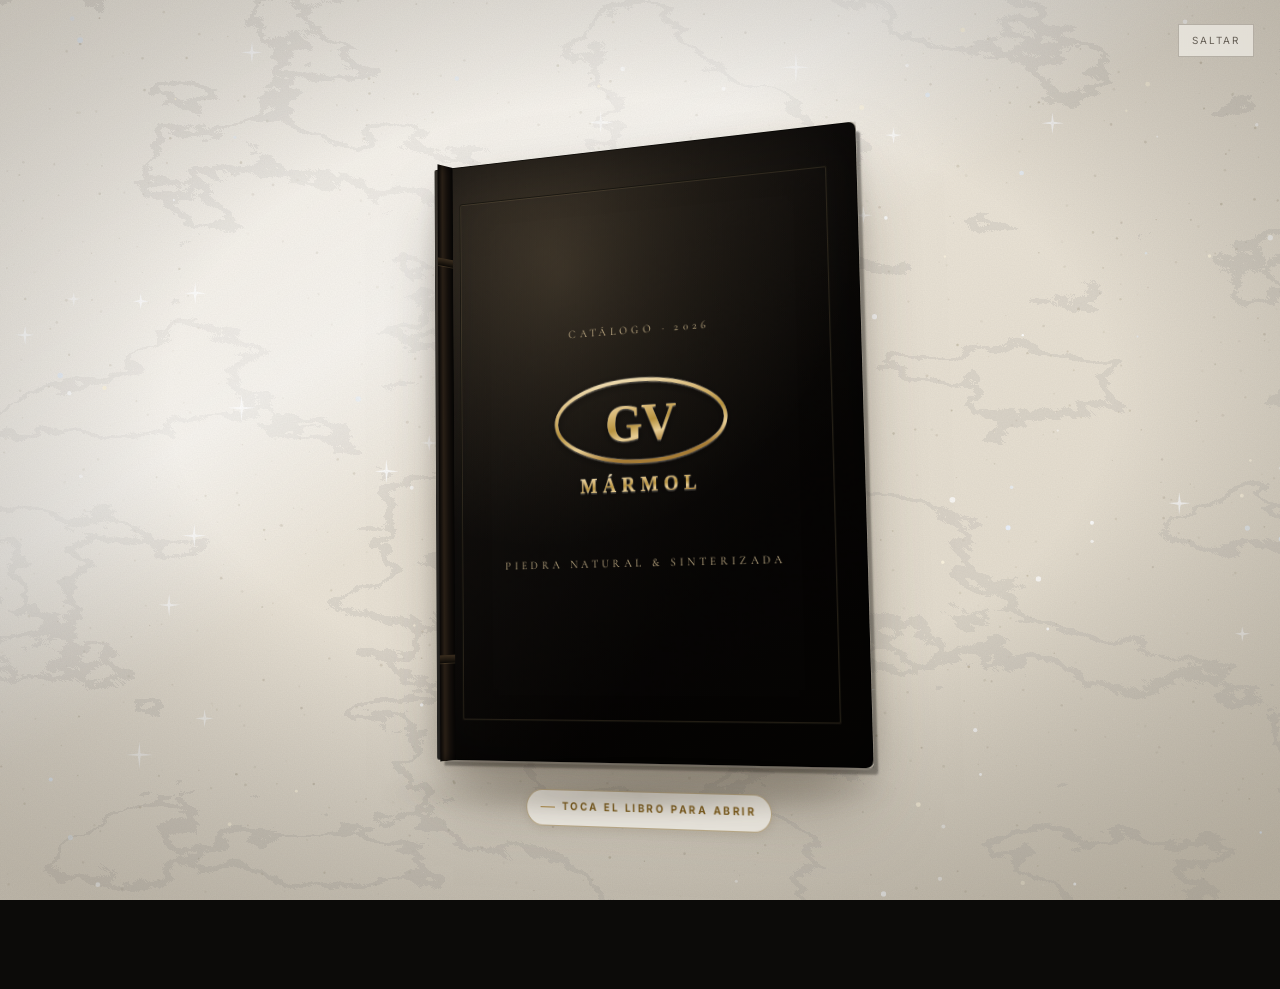
==== commit 924d8766: "Fondo de cuarzo blanco tras el libro + catálogo responsive - El libro de portada va sobre un fondo d" ====
--- a/catalogo.html
+++ b/catalogo.html
@@ -42,7 +42,9 @@
   .folio{position:absolute;bottom:14px;font-size:.62rem;letter-spacing:.14em;color:#b3a893}
   .face--front .folio{right:18px}.face--back .folio{left:18px}
 
-  .pg{flex:1;display:flex;flex-direction:column;min-height:0}
+  .pg{flex:1;display:flex;flex-direction:column;min-height:0;min-width:0;max-width:100%}
+  .pg *{min-width:0}
+  .pg p,.pg li,.pg h2,.pg h3,.pg .pg__spec{overflow-wrap:break-word}
   .pg__kicker{font-family:var(--sans);font-size:.58rem;font-weight:600;letter-spacing:.28em;
     text-transform:uppercase;color:var(--bronze)}
 
@@ -123,10 +125,39 @@
   .hint{font-size:.62rem;letter-spacing:.12em;text-transform:uppercase;color:rgba(154,145,132,.6)}
 
   @media(max-width:820px){
-    .book3d{width:94vw;aspect-ratio:3/4}
+    .stage{padding:82px 10px 96px}
+    .book3d{width:min(96vw,520px);aspect-ratio:3/4}
     #book{left:0}#book.at-start,#book.at-end{transform:none}
-    .leaf{left:0;width:100%}.face--front{box-shadow:none}
-    .cat-top{padding:12px 16px}.cat-top img{height:34px}
+    .leaf{left:0;width:100%}
+    .face--front,.face--back{box-shadow:none}
+    .cat-top{padding:12px 14px}.cat-top img{height:32px}
+    .cat-top a{font-size:.62rem;letter-spacing:.1em}
+    .pg--divider,.pg--text{padding:9% 8%}
+    .pg--divider{gap:9px}
+    .pg__sub{max-width:none}
+    .pg__mfig{height:34%}
+    .pg__mbody{padding:7% 8%;gap:7px}
+    .pg__body{font-size:.82rem;line-height:1.6}
+    .pg__name{font-size:1.4rem}
+    .pg--text p{font-size:.84rem}
+    .pg__facts{grid-template-columns:1fr;gap:9px}
+    .pg__toc li{font-size:.86rem}
+    .pg__clogo{width:46%}
+    .pg__cinfo,.pg__ctag{font-size:.8rem}
+    .book-wrap{gap:18px}
+    #counter{min-width:96px;font-size:.6rem}
+    .controls button{width:42px;height:42px}
+    .hint{font-size:.56rem;text-align:center;padding:0 20px}
+  }
+  @media(max-width:480px){
+    .book3d{width:96vw;aspect-ratio:3/4.15}
+    .pg__body{font-size:.8rem}
+    .pg--divider,.pg--text{padding:8% 7%}
+    .pg__mbody{padding:6% 7%}
+  }
+  @media(max-height:720px) and (max-width:820px){
+    .book3d{aspect-ratio:3/3.7}
+    .stage{padding:70px 10px 84px}
   }
 </style>
 </head>
--- a/assets/css/styles.css
+++ b/assets/css/styles.css
@@ -223,12 +223,11 @@
    PORTADA-LIBRO — hardcover realista
    ============================================================ */
 .book-intro{position:fixed;inset:0;z-index:9999;overflow:hidden;
-  background:
-    radial-gradient(120% 80% at 50% 8%, #2a2620 0%, #1a1712 42%, #0c0a08 100%);
+  background:#ece5d9 url("../img/quartz-bg.svg") center/cover no-repeat;
   display:grid;place-items:center;transition:opacity 1s ease,visibility 1s}
-.book-intro::after{content:"";position:absolute;left:50%;bottom:8%;width:min(70vw,540px);height:60px;
+.book-intro::after{content:"";position:absolute;left:50%;bottom:9%;width:min(66vw,520px);height:52px;
   transform:translateX(-50%);border-radius:50%;
-  background:radial-gradient(ellipse,rgba(0,0,0,.55),transparent 70%);filter:blur(6px)}
+  background:radial-gradient(ellipse,rgba(74,64,48,.34),transparent 70%);filter:blur(7px)}
 .book-intro.is-hidden{opacity:0;visibility:hidden;pointer-events:none}
 
 .book-stage{position:relative;width:min(62vw,468px);aspect-ratio:1/1.32;perspective:2000px;perspective-origin:50% 38%}
@@ -275,8 +274,9 @@
   box-shadow:
     0 2px 0 rgba(255,246,230,.10),
     inset 0 0 0 1px rgba(0,0,0,.5),
-    inset 0 0 60px rgba(0,0,0,.45),
-    26px 34px 60px -12px rgba(0,0,0,.6);
+    inset 0 0 60px rgba(0,0,0,.4),
+    0 40px 70px -18px rgba(58,48,34,.5),
+    0 14px 30px -10px rgba(58,48,34,.28);
   display:flex;flex-direction:column;align-items:center;justify-content:center;gap:clamp(14px,3.5vw,26px);padding:12% 12% 14%}
 /* marco en seco (deboss) */
 .book__cover::before{content:"";position:absolute;inset:6.5%;border-radius:3px;
@@ -290,9 +290,14 @@
   filter:drop-shadow(0 1px 0 rgba(255,246,230,.25)) drop-shadow(0 2px 5px rgba(0,0,0,.55))}
 .book__cover .t{position:relative;font-family:var(--serif);font-size:clamp(.6rem,1.7vw,.72rem);
   letter-spacing:.38em;text-transform:uppercase;color:#c9b48b}
-.book__hint{position:absolute;left:50%;bottom:-52px;transform:translateX(-50%);white-space:nowrap;
-  font-size:.62rem;letter-spacing:.3em;text-transform:uppercase;color:rgba(233,228,218,.5);animation:hp 2.6s infinite}
-@keyframes hp{0%,100%{opacity:.3}50%{opacity:.9}}
+.book__hint{position:absolute;left:50%;bottom:-64px;transform:translateX(-50%);white-space:nowrap;
+  display:inline-flex;align-items:center;gap:.7em;
+  font-family:var(--sans);font-size:.66rem;letter-spacing:.24em;text-transform:uppercase;font-weight:700;
+  color:#7a5a1c;padding:.75em 1.4em;border:1px solid rgba(122,90,28,.45);border-radius:100px;
+  background:rgba(255,253,248,.6);backdrop-filter:blur(3px);box-shadow:0 2px 10px rgba(90,72,40,.14);
+  animation:hp 2.4s infinite}
+.book__hint::before{content:"";width:16px;height:1px;background:#a8843d}
+@keyframes hp{0%,100%{opacity:.72;transform:translateX(-50%) translateY(0)}50%{opacity:1;transform:translateX(-50%) translateY(3px)}}
 
 .book:hover{transform:rotateX(5deg) rotateY(-19deg)}
 .book.is-open{transform:rotateX(4deg) rotateY(-4deg) translateX(4%)}
@@ -300,11 +305,11 @@
 .book.is-open .book__cover{transform:rotateY(-162deg)}
 .book.is-open .book__hint{opacity:0}
 
-.book-intro__skip{position:fixed;top:24px;right:26px;z-index:2;background:rgba(20,17,13,.5);
-  border:1px solid rgba(214,183,128,.28);
-  color:rgba(233,228,218,.7);font:inherit;font-size:.62rem;letter-spacing:.2em;text-transform:uppercase;
+.book-intro__skip{position:fixed;top:24px;right:26px;z-index:2;background:rgba(255,253,248,.55);
+  border:1px solid rgba(58,48,34,.28);backdrop-filter:blur(4px);
+  color:rgba(45,38,28,.7);font:inherit;font-size:.62rem;letter-spacing:.2em;text-transform:uppercase;
   padding:.7em 1.3em;cursor:pointer;transition:.2s}
-.book-intro__skip:hover{color:#fff;border-color:rgba(214,183,128,.6)}
+.book-intro__skip:hover{color:#2d261c;border-color:rgba(138,106,44,.7);background:rgba(255,255,255,.85)}
 
 /* ---- reveal ---- */
 .reveal{opacity:0;transform:translateY(24px);transition:opacity .9s ease,transform .9s ease}
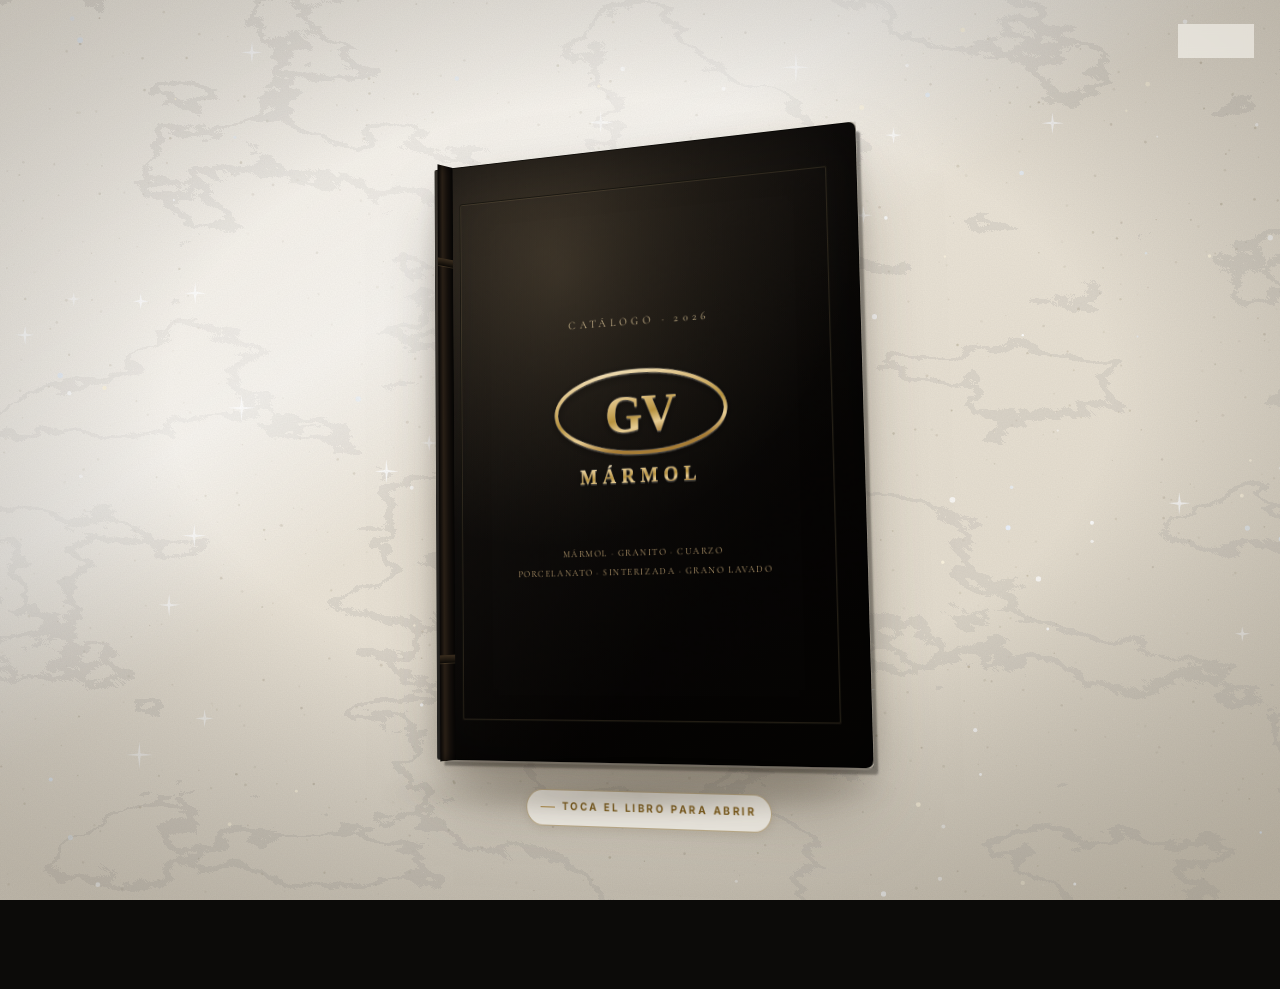
==== commit 32692fb0: "Libro: portada e interior listan todos los materiales Tapa y primera página del libro (inicio y catá" ====
--- a/catalogo.html
+++ b/catalogo.html
@@ -19,7 +19,9 @@
 <link href="https://fonts.googleapis.com/css2?family=Cormorant+Garamond:ital,wght@0,400;0,500;1,400;1,500&family=Inter:wght@400;500;600&display=swap" rel="stylesheet">
 <link rel="stylesheet" href="assets/css/styles.css">
 <style>
-  body{background:radial-gradient(circle at 50% 0%,#1c1a16,#0c0b09 72%);min-height:100svh}
+  body{background:radial-gradient(circle at 50% 0%,#1c1a16,#0c0b09 72%);min-height:100svh;
+    transition:opacity .7s ease}
+  body.catalog-out{opacity:0}
   .cat-top{position:fixed;inset:0 0 auto 0;z-index:30;display:flex;align-items:center;justify-content:space-between;
     gap:16px;padding:16px 24px;color:var(--bone)}
   .cat-top a{font-size:.68rem;letter-spacing:.16em;text-transform:uppercase;color:var(--bone-soft)}
@@ -48,14 +50,20 @@
   .pg__kicker{font-family:var(--sans);font-size:.58rem;font-weight:600;letter-spacing:.28em;
     text-transform:uppercase;color:var(--bronze)}
 
+  /* imagen de fondo real (nítida en el contexto 3D) */
+  .pg__bg{position:absolute;inset:0;width:100%;height:100%;object-fit:cover;z-index:0}
+
   /* página de foto a sangre */
-  .pg--photo{background-size:cover;background-position:center;align-items:flex-start;justify-content:flex-end}
-  .pg__cap{margin:0;padding:9%;font-family:var(--serif);font-style:italic;font-size:clamp(.95rem,2.6vw,1.35rem);
-    color:#fff;background:linear-gradient(to top,rgba(12,11,9,.82),transparent);width:100%}
+  .pg--photo{position:relative;align-items:flex-start;justify-content:flex-end}
+  .pg__cap{position:relative;z-index:2;margin:0;padding:9%;font-family:var(--serif);font-style:italic;
+    font-size:clamp(.95rem,2.6vw,1.35rem);color:#fff;
+    background:linear-gradient(to top,rgba(12,11,9,.85),transparent);width:100%}
 
   /* divisores con foto */
-  .pg--divider{align-items:flex-start;justify-content:flex-end;gap:12px;padding:11%;
-    background-size:cover;background-position:center;color:var(--bone)}
+  .pg--divider{position:relative;align-items:flex-start;justify-content:flex-end;gap:12px;padding:11%;color:var(--bone)}
+  .pg--divider::after{content:"";position:absolute;inset:0;z-index:1;
+    background:linear-gradient(rgba(14,13,11,.55),rgba(14,13,11,.82))}
+  .pg--divider > :not(.pg__bg){position:relative;z-index:2}
   .pg--divider .pg__kicker{color:var(--bronze-l)}
   .pg__big{font-family:var(--serif);font-size:clamp(1.8rem,6vw,3rem);color:#fff}
   .pg__sub{font-size:.76rem;line-height:1.6;color:rgba(233,228,218,.82);max-width:32ch;margin:0}
@@ -63,8 +71,8 @@
 
   /* material: revista — foto arriba, columna editorial abajo */
   .pg--mat{gap:0;background:var(--paper);flex-direction:column}
-  .pg__mfig{position:relative;width:100%;height:40%;flex:none;
-    background:#141210 center/cover no-repeat;background-position:center 45%}
+  .pg__mfig{position:relative;width:100%;height:40%;flex:none;overflow:hidden;background:#141210}
+  .pg__mfig img{width:100%;height:100%;object-fit:cover;object-position:center 45%}
   .pg__ftag{position:absolute;left:0;bottom:0;font-family:var(--sans);font-size:.5rem;font-weight:600;
     letter-spacing:.24em;text-transform:uppercase;color:var(--paper);background:rgba(9,8,6,.72);
     padding:.55em .95em}
@@ -167,14 +175,14 @@
 <div class="book-intro" id="bookIntro" role="dialog" aria-label="Catálogo GV MÁRMOL">
   <button class="book-intro__skip">Saltar</button>
   <div class="book-stage">
-    <div class="book">
+    <div class="book" tabindex="0" role="button" aria-label="Abrir el catálogo">
       <div class="book__block"></div>
-      <div class="book__pages"><p>Superficies en piedra<br>natural y sinterizada<br><br>Quito · Ecuador</p></div>
-      <div class="book__cover" tabindex="0" role="button" aria-label="Abrir el catálogo">
+      <div class="book__pages"><p>Mármol · Granito · Cuarzo<br>Porcelanato · Piedra sinterizada<br>Grano lavado<br><br>Quito · Ecuador</p></div>
+      <div class="book__cover">
         <span class="book__spine" aria-hidden="true"></span>
         <span class="t">Catálogo · 2026</span>
         <img class="book__emblem" src="assets/img/book-emblem.svg" alt="GV MÁRMOL" width="300">
-        <span class="t">Piedra natural &amp; sinterizada</span>
+        <span class="t t--list">Mármol · Granito · Cuarzo<br>Porcelanato · Sinterizada · Grano lavado</span>
         <span class="book__hint">Toca el libro para abrir</span>
       </div>
     </div>
--- a/assets/css/styles.css
+++ b/assets/css/styles.css
@@ -115,15 +115,6 @@
 .signature span{display:block;font-family:var(--sans);font-style:normal;font-size:.7rem;letter-spacing:.18em;
   text-transform:uppercase;color:var(--ink-soft);margin-top:.4em}
 
-/* ---- fundador / dirección ---- */
-.founder{display:grid;grid-template-columns:64px 1fr;gap:36px;align-items:start;
-  margin-top:clamp(56px,8vw,90px);padding-top:clamp(36px,5vw,56px);border-top:1px solid var(--line-l)}
-.founder__mark{width:56px;height:56px;border-radius:10px}
-.founder__name{font-family:var(--serif);font-size:clamp(1.7rem,3vw,2.4rem);color:var(--ink);margin:.5rem 0 .1rem}
-.founder__role{font-size:.72rem;letter-spacing:.16em;text-transform:uppercase;color:var(--ink-soft);margin:0 0 1rem}
-.founder__quote{font-family:var(--serif);font-style:italic;font-size:clamp(1.05rem,1.7vw,1.35rem);
-  color:var(--ink);max-width:42ch;margin:0;line-height:1.4}
-
 /* ---- banda de foto a sangre ---- */
 .band{position:relative;height:clamp(320px,54vh,540px);overflow:hidden}
 .band img{position:absolute;inset:0;width:100%;height:100%;object-fit:cover}
@@ -136,7 +127,8 @@
 /* ---- galería ambientes ---- */
 .gallery{display:grid;grid-template-columns:repeat(3,1fr);gap:6px}
 .gallery figure{position:relative;margin:0;overflow:hidden;aspect-ratio:1/1;background:#000}
-.gallery--6 figure{aspect-ratio:4/3}
+.gallery--grano{grid-template-columns:repeat(2,1fr)}
+.gallery--grano figure{aspect-ratio:16/10}
 .gallery img{width:100%;height:100%;object-fit:cover;transition:transform .8s cubic-bezier(.2,.6,.2,1)}
 .gallery figure:hover img{transform:scale(1.05)}
 .gallery figcaption{position:absolute;left:0;bottom:0;padding:34px 18px 14px;font-family:var(--serif);font-size:1.02rem;color:#fff;
@@ -289,7 +281,9 @@
 .book__emblem{width:70%;max-width:300px;position:relative;
   filter:drop-shadow(0 1px 0 rgba(255,246,230,.25)) drop-shadow(0 2px 5px rgba(0,0,0,.55))}
 .book__cover .t{position:relative;font-family:var(--serif);font-size:clamp(.6rem,1.7vw,.72rem);
-  letter-spacing:.38em;text-transform:uppercase;color:#c9b48b}
+  letter-spacing:.38em;text-transform:uppercase;color:#c9b48b;text-align:center}
+.book__cover .t--list{letter-spacing:.16em;font-size:clamp(.5rem,1.4vw,.6rem);line-height:2;
+  color:#b79b6e}
 .book__hint{position:absolute;left:50%;bottom:-64px;transform:translateX(-50%);white-space:nowrap;
   display:inline-flex;align-items:center;gap:.7em;
   font-family:var(--sans);font-size:.66rem;letter-spacing:.24em;text-transform:uppercase;font-weight:700;
@@ -321,7 +315,7 @@
 @media(max-width:1024px){
   .projects{grid-template-columns:repeat(4,1fr)}
   .proj--w3,.proj--w2,.proj--w4{grid-column:span 2}
-  .gallery--6{grid-template-columns:1fr 1fr}
+  .gallery--grano{grid-template-columns:1fr 1fr}
   .steps{grid-template-columns:repeat(2,1fr)}
   .split,.contact{grid-template-columns:1fr;gap:44px}
   .split__media{aspect-ratio:16/10}
@@ -345,7 +339,7 @@
   .proj--w3,.proj--w2,.proj--w4{grid-column:span 1}
   .gallery{grid-template-columns:1fr}
   .gallery figure{aspect-ratio:16/10}
-  .gallery--6 figure{aspect-ratio:3/2}
+  .gallery--grano figure{aspect-ratio:3/2}
   .oferta li{flex-direction:column;gap:2px}
   .oferta li span{font-size:.82rem}
   .steps{grid-template-columns:1fr}
